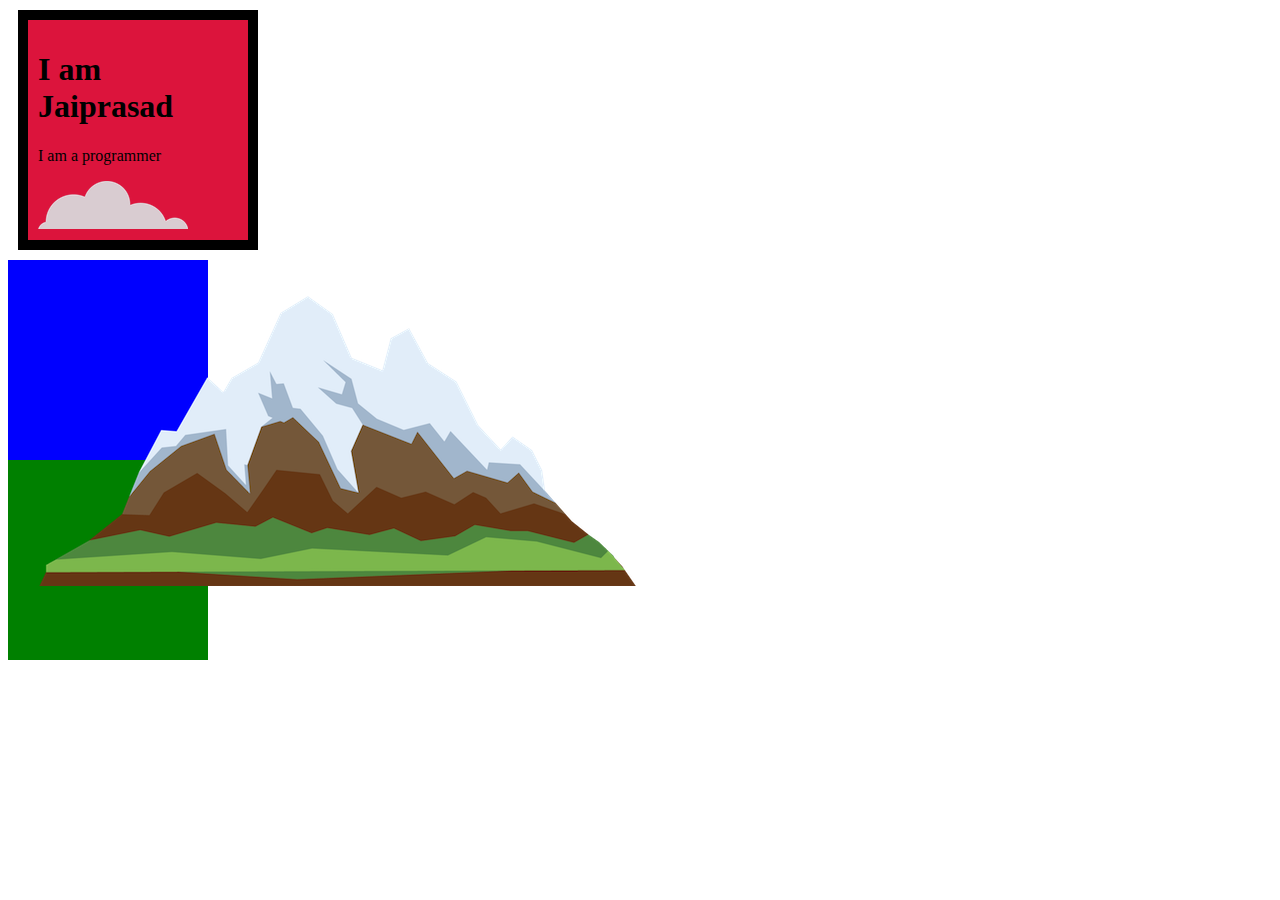
==== index.html @ 0461d427 "initial commit" ====
<html>
    <head>
        <title>Jaiprasad</title>
        <link rel="stylesheet" href="css/style.css">
    </head>
    <body>
        <div class="top-container">
            <h1>I am Jaiprasad</h1>
            <p>I am a programmer</p>
            <img src="images/cloud.png" alt="cloud.png">
            <img src="images/mountain.png" alt="mountain.png">    
        </div>
        <div class="middle-container">
        </div>
        <div class="bottom-container"></div>
    </body>
</html>
---- css/style.css ----
.top-container{
    background-color: crimson;
    width: 200px;
    height: 200px;
    padding: 10px;
    border: solid 10px;
    margin: 10px;

}

.middle-container{
    background-color: blue;
    width: 200px;
    height: 200px;
}

.bottom-container{
    background-color: green;
    width: 200px;
    height: 200px;
}

img {
    display: inline-block;
}
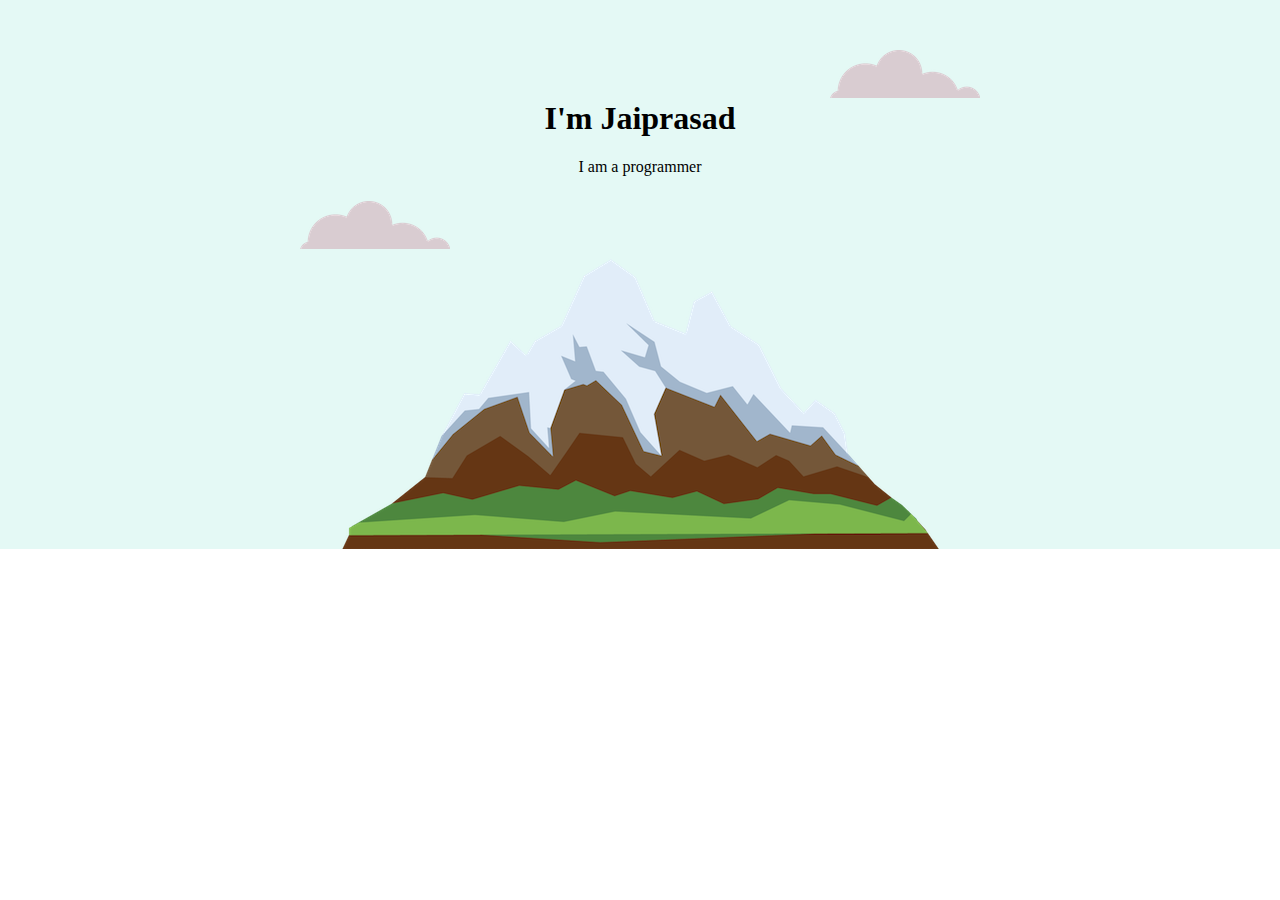
==== commit e5bf2f60: "centering elements with css using relative and absolute positioning" ====
--- a/index.html
+++ b/index.html
@@ -5,13 +5,11 @@
     </head>
     <body>
         <div class="top-container">
-            <h1>I am Jaiprasad</h1>
+            <img class="top-cloud" src="images/cloud.png" alt="cloud.png">
+            <h1>I'm Jaiprasad</h1>
             <p>I am a programmer</p>
-            <img src="images/cloud.png" alt="cloud.png">
+            <img class="bottom-cloud" src="images/cloud.png" alt="cloud.png">
             <img src="images/mountain.png" alt="mountain.png">    
         </div>
-        <div class="middle-container">
-        </div>
-        <div class="bottom-container"></div>
     </body>
 </html>--- a/css/style.css
+++ b/css/style.css
@@ -1,11 +1,14 @@
+body {
+    margin: 0;
+    text-align: center;
+}
+h1 {
+    margin-top: 0;
+}
 .top-container{
-    background-color: crimson;
-    width: 200px;
-    height: 200px;
-    padding: 10px;
-    border: solid 10px;
-    margin: 10px;
-
+    background-color: #E4F9F5;
+    position: relative;
+    padding-top: 100px;
 }
 
 .middle-container{
@@ -22,4 +25,17 @@
 
 img {
     display: inline-block;
-}+}
+
+
+.top-cloud {
+    position: absolute;
+    right: 300px;
+    top: 50px;
+}
+
+.bottom-cloud {
+    position: absolute;
+    left: 300px;
+    bottom: 300px;
+}
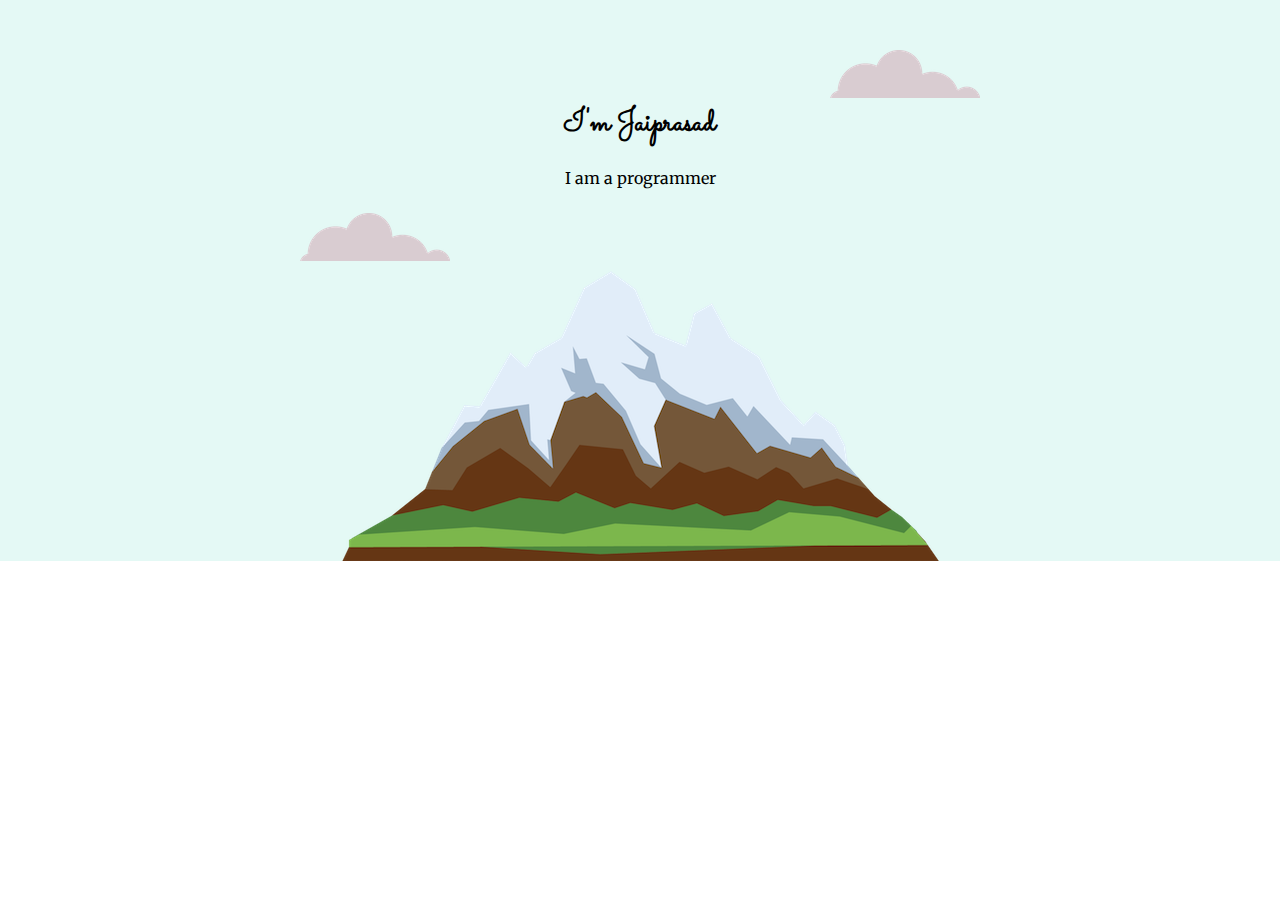
==== commit 510fcdf8: "Font Styling ( also embedding custom fonts into the website using google fonts)" ====
--- a/index.html
+++ b/index.html
@@ -2,6 +2,7 @@
     <head>
         <title>Jaiprasad</title>
         <link rel="stylesheet" href="css/style.css">
+        <link href="https://fonts.googleapis.com/css2?family=Merriweather:wght@300&family=Montserrat:wght@100&family=Sacramento&display=swap" rel="stylesheet">
     </head>
     <body>
         <div class="top-container">
--- a/css/style.css
+++ b/css/style.css
@@ -1,9 +1,20 @@
 body {
     margin: 0;
     text-align: center;
+    font-family: 'Merriweather', serif;
 }
 h1 {
     margin-top: 0;
+    font-family: 'Sacramento', cursive;
+}
+
+h2 {
+    font-family: 'Montserrat', sans-serif;
+}
+
+h3 {
+    font-family: 'Montserrat', sans-serif;
+
 }
 .top-container{
     background-color: #E4F9F5;
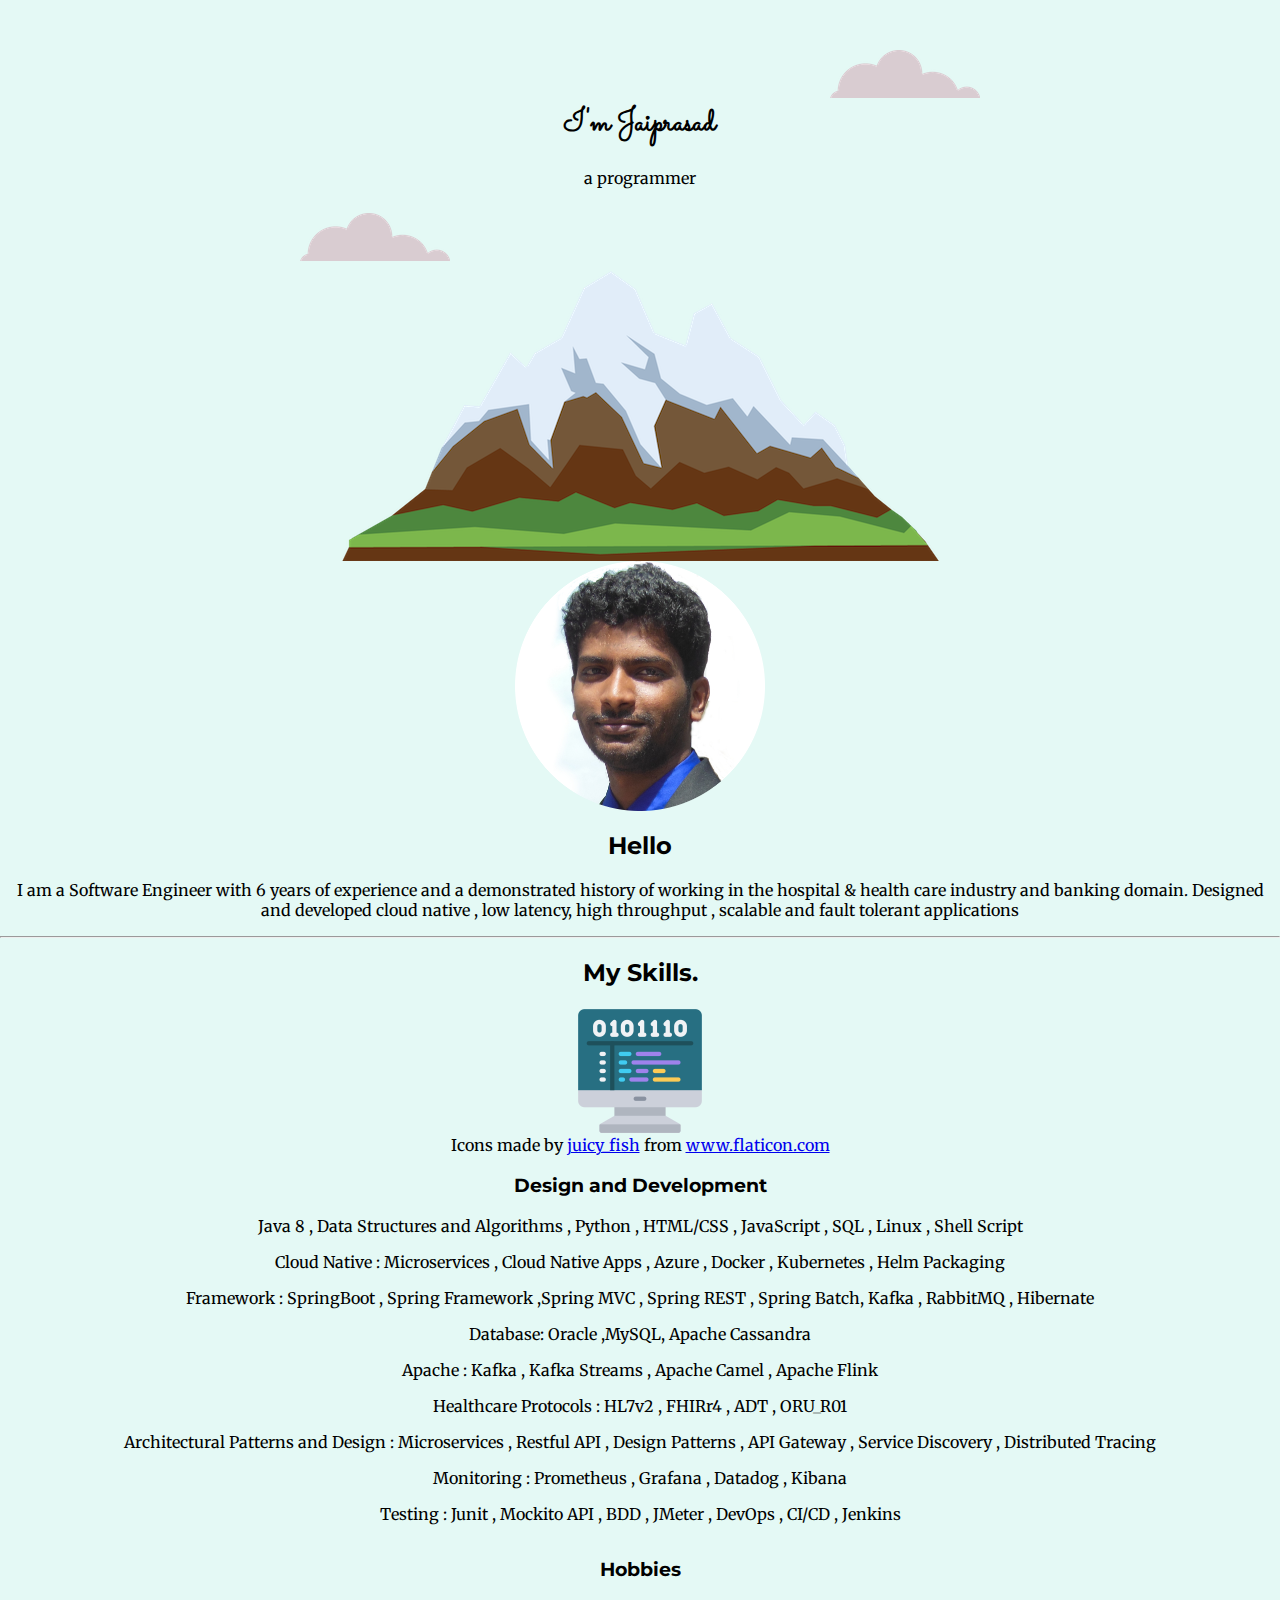
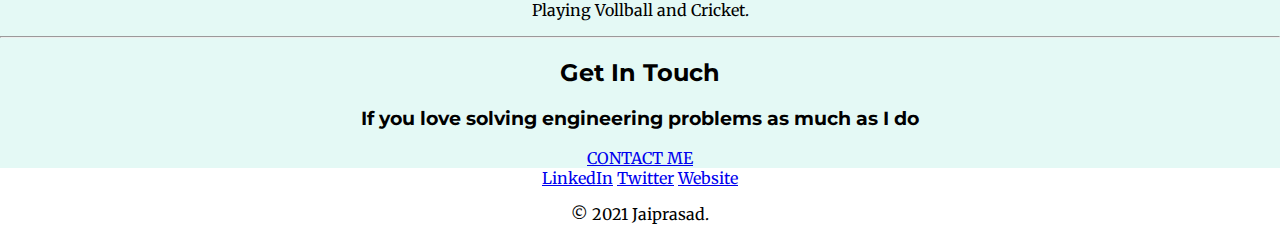
==== commit 8b0e6f33: "adding content to the site" ====
--- a/index.html
+++ b/index.html
@@ -8,9 +8,58 @@
         <div class="top-container">
             <img class="top-cloud" src="images/cloud.png" alt="cloud.png">
             <h1>I'm Jaiprasad</h1>
-            <p>I am a programmer</p>
+            <p>a <span>pro</span>grammer</p>
             <img class="bottom-cloud" src="images/cloud.png" alt="cloud.png">
             <img src="images/mountain.png" alt="mountain.png">    
         </div>
+        
+        <div class="middle-container">
+            <div class="profile">
+              <img src="images/DSCN0663-modified.png" width="250"alt="">
+              <h2>Hello</h2>
+              <p>I am a Software Engineer with 6 years of experience and a demonstrated history of working in the hospital & health care industry and banking domain.
+                Designed and developed cloud native , low latency, high throughput , scalable and fault tolerant applications</p>
+            </div>
+            <hr>
+            <div class="skills">
+              <h2>My Skills.</h2>
+              <div class="skill-row">
+                <img class="" src="images/binary-code (2).png" alt="">
+                <div>Icons made by <a href="https://www.flaticon.com/authors/juicy-fish" title="juicy_fish">juicy_fish</a> from <a href="https://www.flaticon.com/" title="Flaticon">www.flaticon.com</a></div>
+                <h3>Design and Development</h3>
+                <p>Java 8 , Data Structures and Algorithms , Python , HTML/CSS , JavaScript , SQL , Linux , Shell Script</p>
+                <p>Cloud Native : Microservices , Cloud Native Apps , Azure , Docker , Kubernetes , Helm Packaging</p>
+                <p>Framework : SpringBoot , Spring Framework ,Spring MVC , Spring REST , Spring Batch, Kafka , 
+                    RabbitMQ , Hibernate</p>
+                <p>Database: Oracle ,MySQL, Apache Cassandra</p>
+                <p>Apache : Kafka , Kafka Streams , Apache Camel , Apache Flink</p>
+                <p>Healthcare Protocols : HL7v2 , FHIRr4 , ADT , ORU_R01</p>    
+                <p>Architectural Patterns and Design : Microservices , Restful API , Design Patterns , API Gateway , Service Discovery , Distributed Tracing</p>
+                <p>Monitoring : Prometheus , Grafana , Datadog , Kibana</p>
+                <p>Testing : Junit , Mockito API , BDD , JMeter , DevOps , CI/CD , Jenkins</p>
+              </div>
+              <div class="skill-row">
+                <img class="" src="" alt="">
+                <h3>Hobbies</h3>
+                <p>Playing Vollball and Cricket.</p>
+              </div>
+            </div>
+            <hr>
+            <div class="contact-me">
+              <h2>Get In Touch</h2>
+              <h3>If you love solving engineering problems as much as I do</h3>
+              
+              <a class="btn" href="jaiprasad266@gmai.com">CONTACT ME</a>
+            </div>
+          </div>
+          
+          
+          <div class="bottom-container">
+            <a class="footer-link" href="https://www.linkedin.com/in/jaiprasads/">LinkedIn</a>
+            <a class="footer-link" href="https://twitter.com/">Twitter</a>
+            <a class="footer-link" href="https://www.appbrewery.co/">Website</a>
+            <p>© 2021 Jaiprasad.</p>
+          </div>
+          
     </body>
 </html>--- a/css/style.css
+++ b/css/style.css
@@ -23,15 +23,11 @@
 }
 
 .middle-container{
-    background-color: blue;
-    width: 200px;
-    height: 200px;
+    background-color: #E4F9F5;
 }
 
 .bottom-container{
-    background-color: green;
-    width: 200px;
-    height: 200px;
+
 }
 
 img {
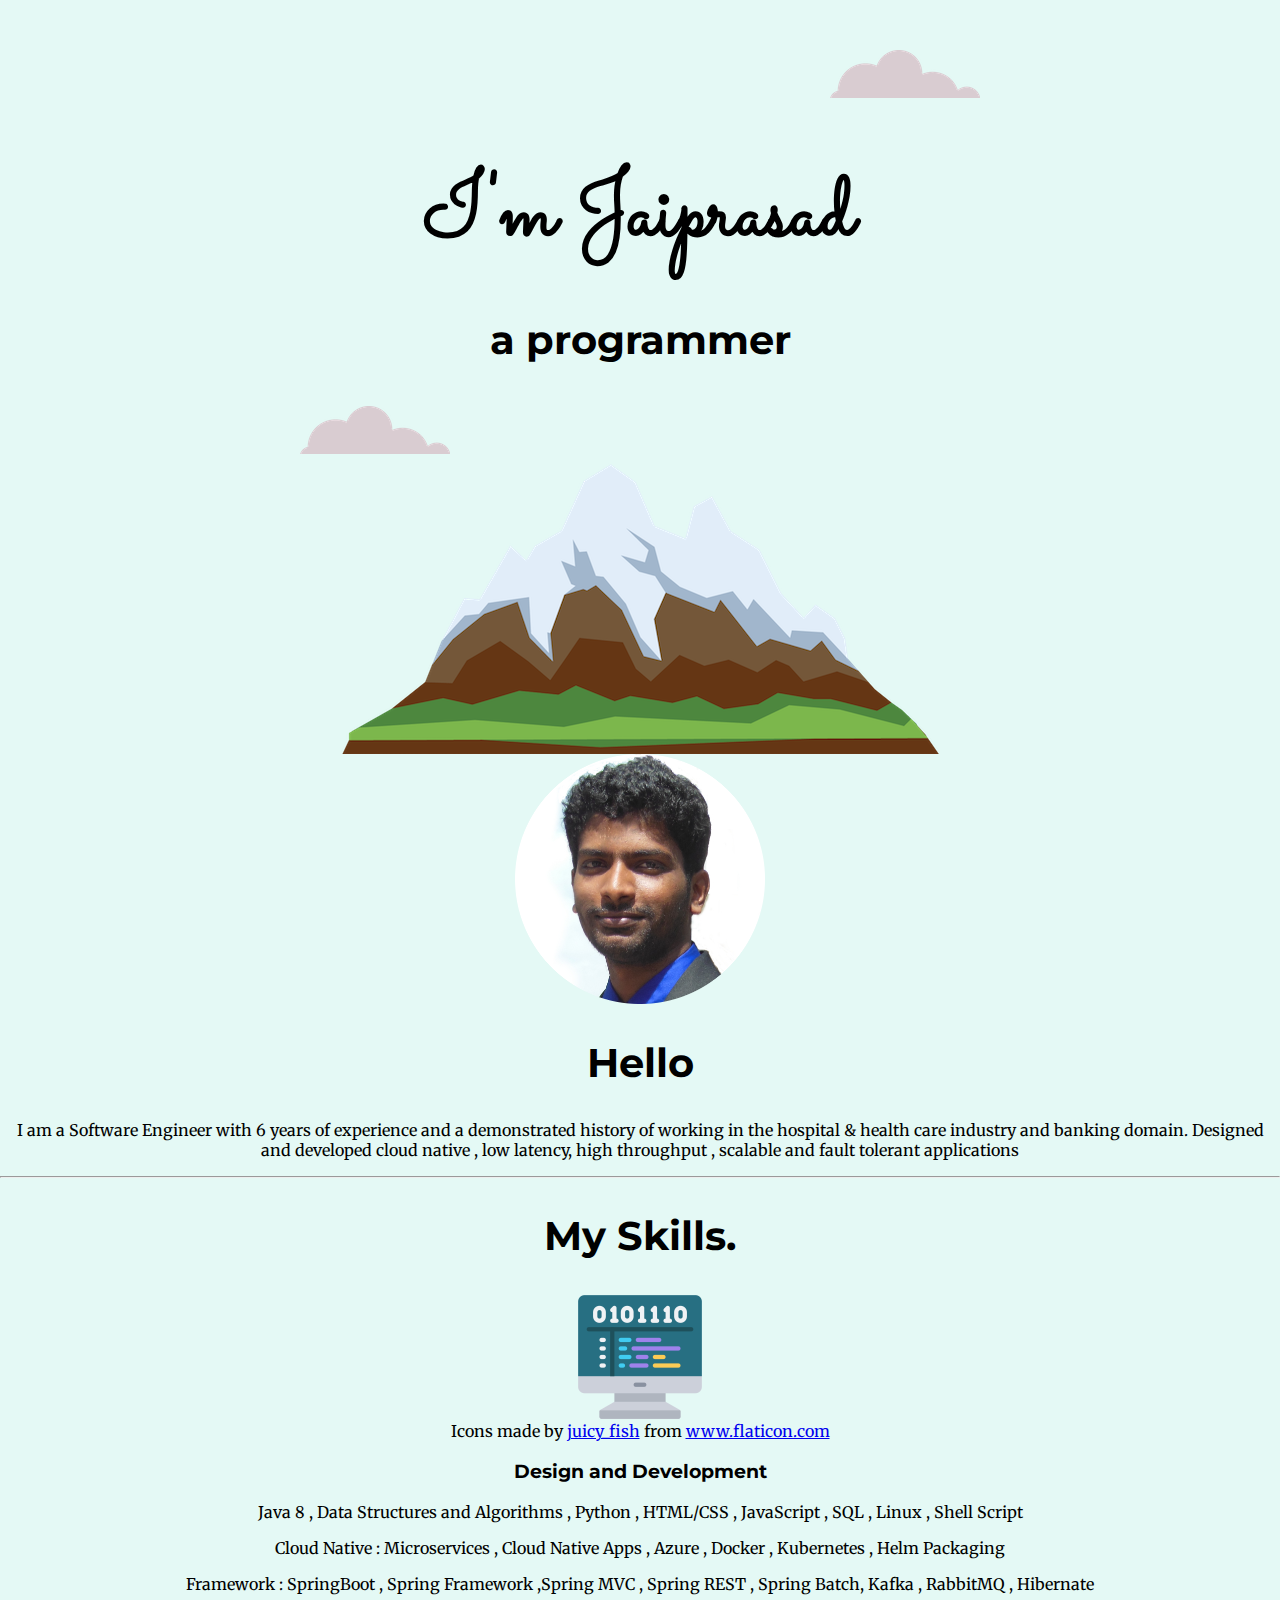
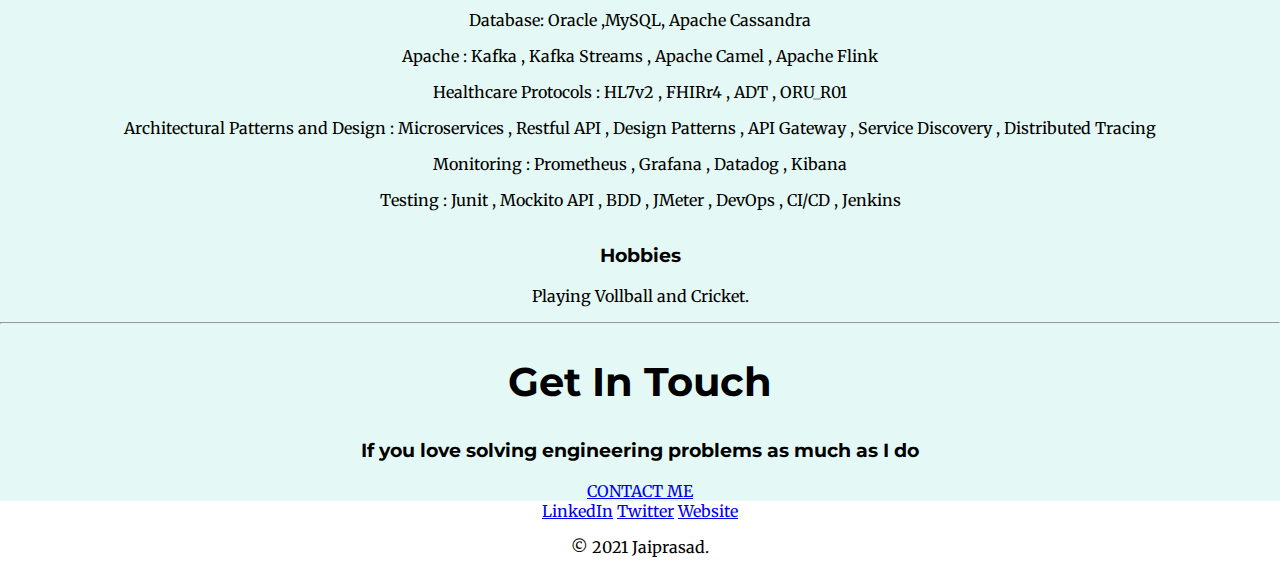
==== commit 0b5d940b: "CSS sizing using px,%,em,rem (dynamic sizing concept)" ====
--- a/index.html
+++ b/index.html
@@ -8,7 +8,7 @@
         <div class="top-container">
             <img class="top-cloud" src="images/cloud.png" alt="cloud.png">
             <h1>I'm Jaiprasad</h1>
-            <p>a <span>pro</span>grammer</p>
+            <h2>a programmer</h2>
             <img class="bottom-cloud" src="images/cloud.png" alt="cloud.png">
             <img src="images/mountain.png" alt="mountain.png">    
         </div>
--- a/css/style.css
+++ b/css/style.css
@@ -4,11 +4,13 @@
     font-family: 'Merriweather', serif;
 }
 h1 {
-    margin-top: 0;
+    font-size: 5.625rem;
+    margin: 50px auto 0 auto;
     font-family: 'Sacramento', cursive;
 }
 
 h2 {
+    font-size: 2.5rem;
     font-family: 'Montserrat', sans-serif;
 }
 
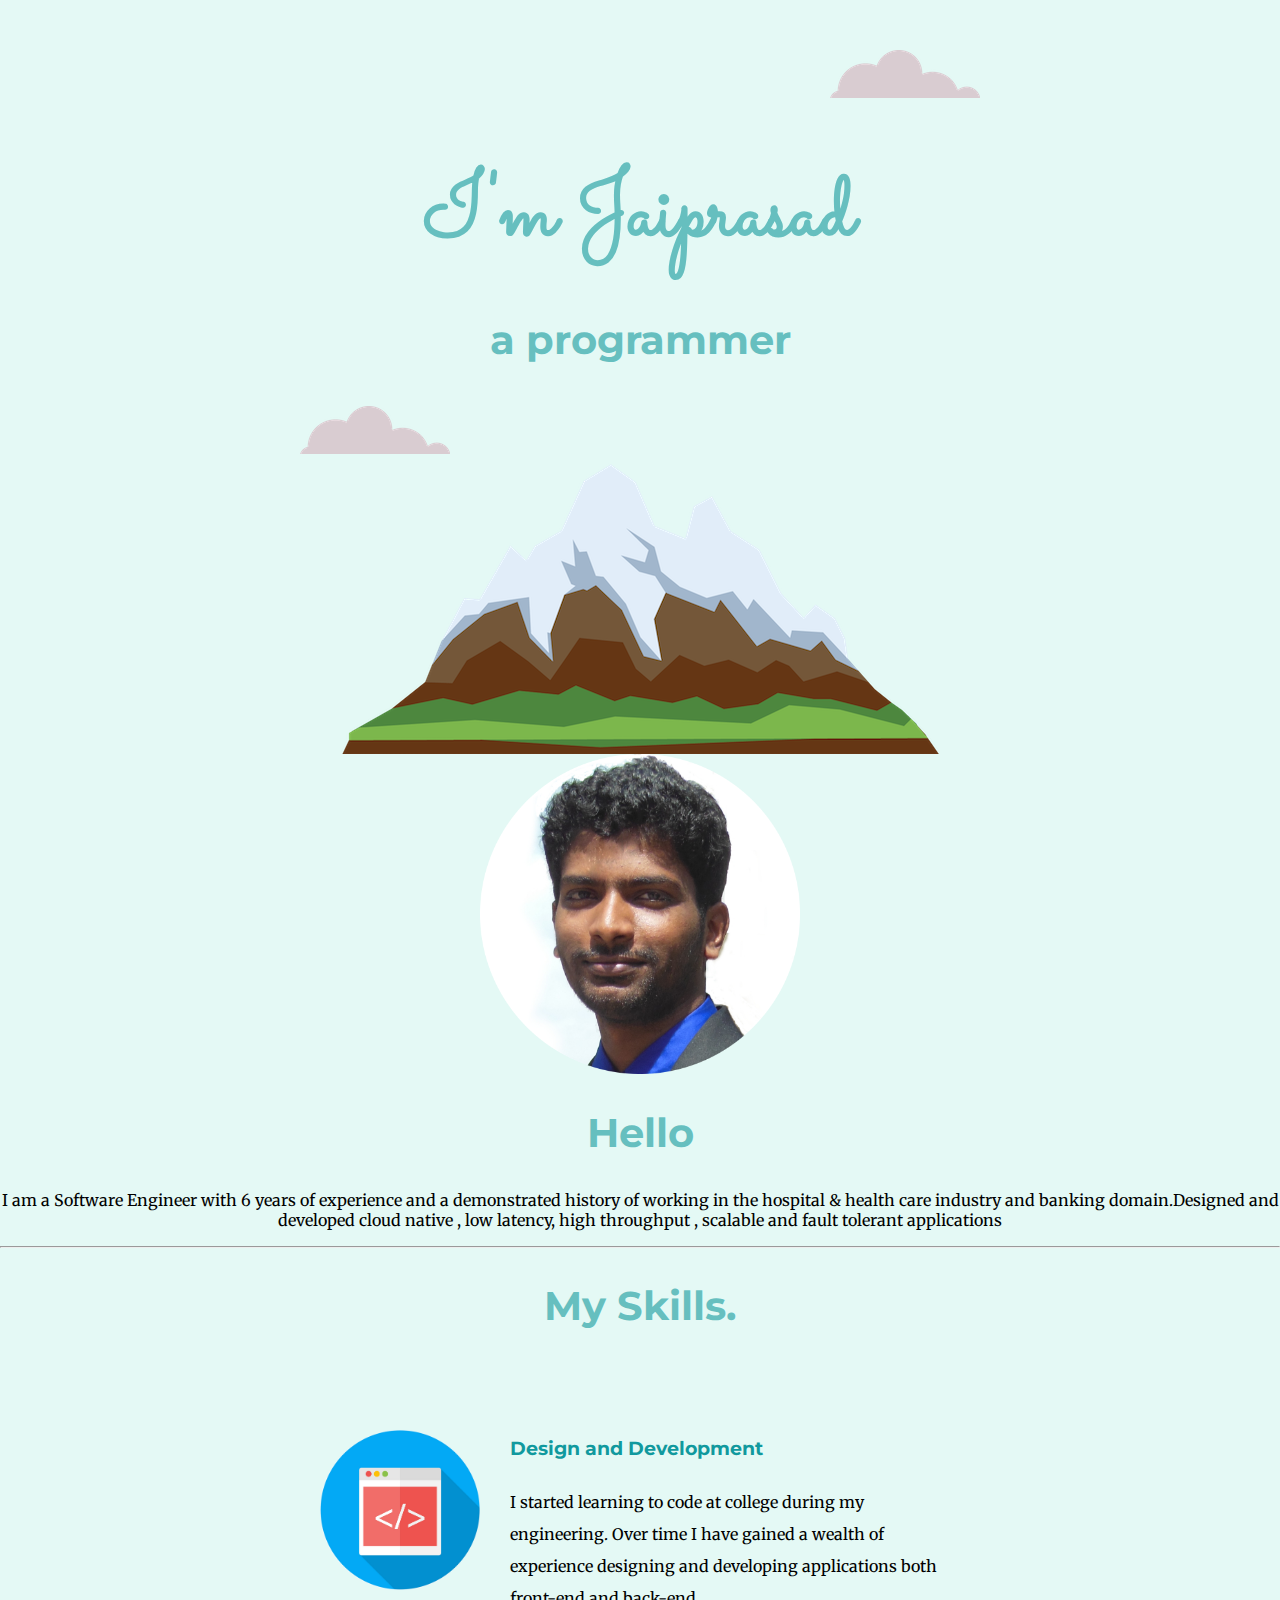
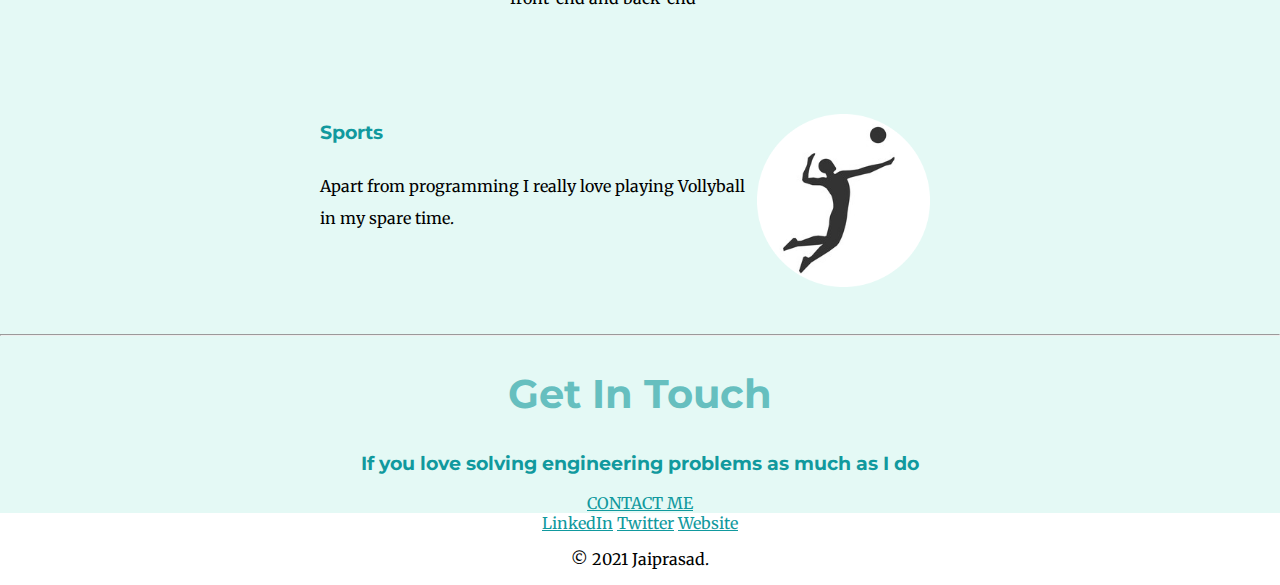
==== commit b7cbdf0a: "CSS float and clear" ====
--- a/index.html
+++ b/index.html
@@ -15,18 +15,21 @@
         
         <div class="middle-container">
             <div class="profile">
-              <img src="images/DSCN0663-modified.png" width="250"alt="">
+              <img class = "profile-img" src="images/DSCN0663-modified.png" alt="">
               <h2>Hello</h2>
-              <p>I am a Software Engineer with 6 years of experience and a demonstrated history of working in the hospital & health care industry and banking domain.
-                Designed and developed cloud native , low latency, high throughput , scalable and fault tolerant applications</p>
+              <p>I am a Software Engineer with 6 years of experience and a demonstrated history of working in the hospital & health care industry and banking domain.Designed and developed cloud native , low latency, high throughput , scalable and fault tolerant applications</p>
             </div>
             <hr>
             <div class="skills">
               <h2>My Skills.</h2>
               <div class="skill-row">
-                <img class="" src="images/binary-code (2).png" alt="">
+                <img class="code-img" src="images/coding-flat-circle-icon.png" alt="">
+                <!--
                 <div>Icons made by <a href="https://www.flaticon.com/authors/juicy-fish" title="juicy_fish">juicy_fish</a> from <a href="https://www.flaticon.com/" title="Flaticon">www.flaticon.com</a></div>
+                -->
                 <h3>Design and Development</h3>
+                <p>I started learning to code at college during my engineering. Over time I have gained a wealth of experience designing and developing applications both front-end and back-end</p>
+                <!--
                 <p>Java 8 , Data Structures and Algorithms , Python , HTML/CSS , JavaScript , SQL , Linux , Shell Script</p>
                 <p>Cloud Native : Microservices , Cloud Native Apps , Azure , Docker , Kubernetes , Helm Packaging</p>
                 <p>Framework : SpringBoot , Spring Framework ,Spring MVC , Spring REST , Spring Batch, Kafka , 
@@ -37,11 +40,13 @@
                 <p>Architectural Patterns and Design : Microservices , Restful API , Design Patterns , API Gateway , Service Discovery , Distributed Tracing</p>
                 <p>Monitoring : Prometheus , Grafana , Datadog , Kibana</p>
                 <p>Testing : Junit , Mockito API , BDD , JMeter , DevOps , CI/CD , Jenkins</p>
+                -->
               </div>
               <div class="skill-row">
-                <img class="" src="" alt="">
-                <h3>Hobbies</h3>
-                <p>Playing Vollball and Cricket.</p>
+                <img class="sport-img" src="images/cool-vector-icon-volleyball.png" alt="">
+                <!-- image address https://www.google.com/url?sa=i&url=https%3A%2F%2Fwww.shutterstock.com%2Fimage-vector%2Fcool-vector-icon-volleyball-players-black-401106805&psig=AOvVaw3wHGJ1xIWniQqnvixPxyzG&ust=1636208010291000&source=images&cd=vfe&ved=0CAwQjhxqFwoTCMizxIq0gfQCFQAAAAAdAAAAABAR -->
+                <h3>Sports</h3>
+                <p>Apart from programming I really love playing Vollyball in my spare time.</p>
               </div>
             </div>
             <hr>
--- a/css/style.css
+++ b/css/style.css
@@ -7,16 +7,23 @@
     font-size: 5.625rem;
     margin: 50px auto 0 auto;
     font-family: 'Sacramento', cursive;
+    color: #66BFBF;
 }
 
 h2 {
     font-size: 2.5rem;
     font-family: 'Montserrat', sans-serif;
+    color: #66BFBF;
 }
 
 h3 {
     font-family: 'Montserrat', sans-serif;
+    color: #11999E;
 
+}
+
+a {
+    color: #11999E;
 }
 .top-container{
     background-color: #E4F9F5;
@@ -48,3 +55,25 @@
     left: 300px;
     bottom: 300px;
 }
+
+.skill-row {
+    width: 50%;
+    margin: 100px auto 100px auto;
+    text-align: left;
+    line-height: 2;
+}
+
+.profile-img {
+    width: 25%;
+}
+.code-img {
+    width: 25%;
+    float: left;
+    margin-right: 30px;
+}
+
+.sport-img {
+    width: 27%;
+    float: right;
+    margin-right: 30px;
+}
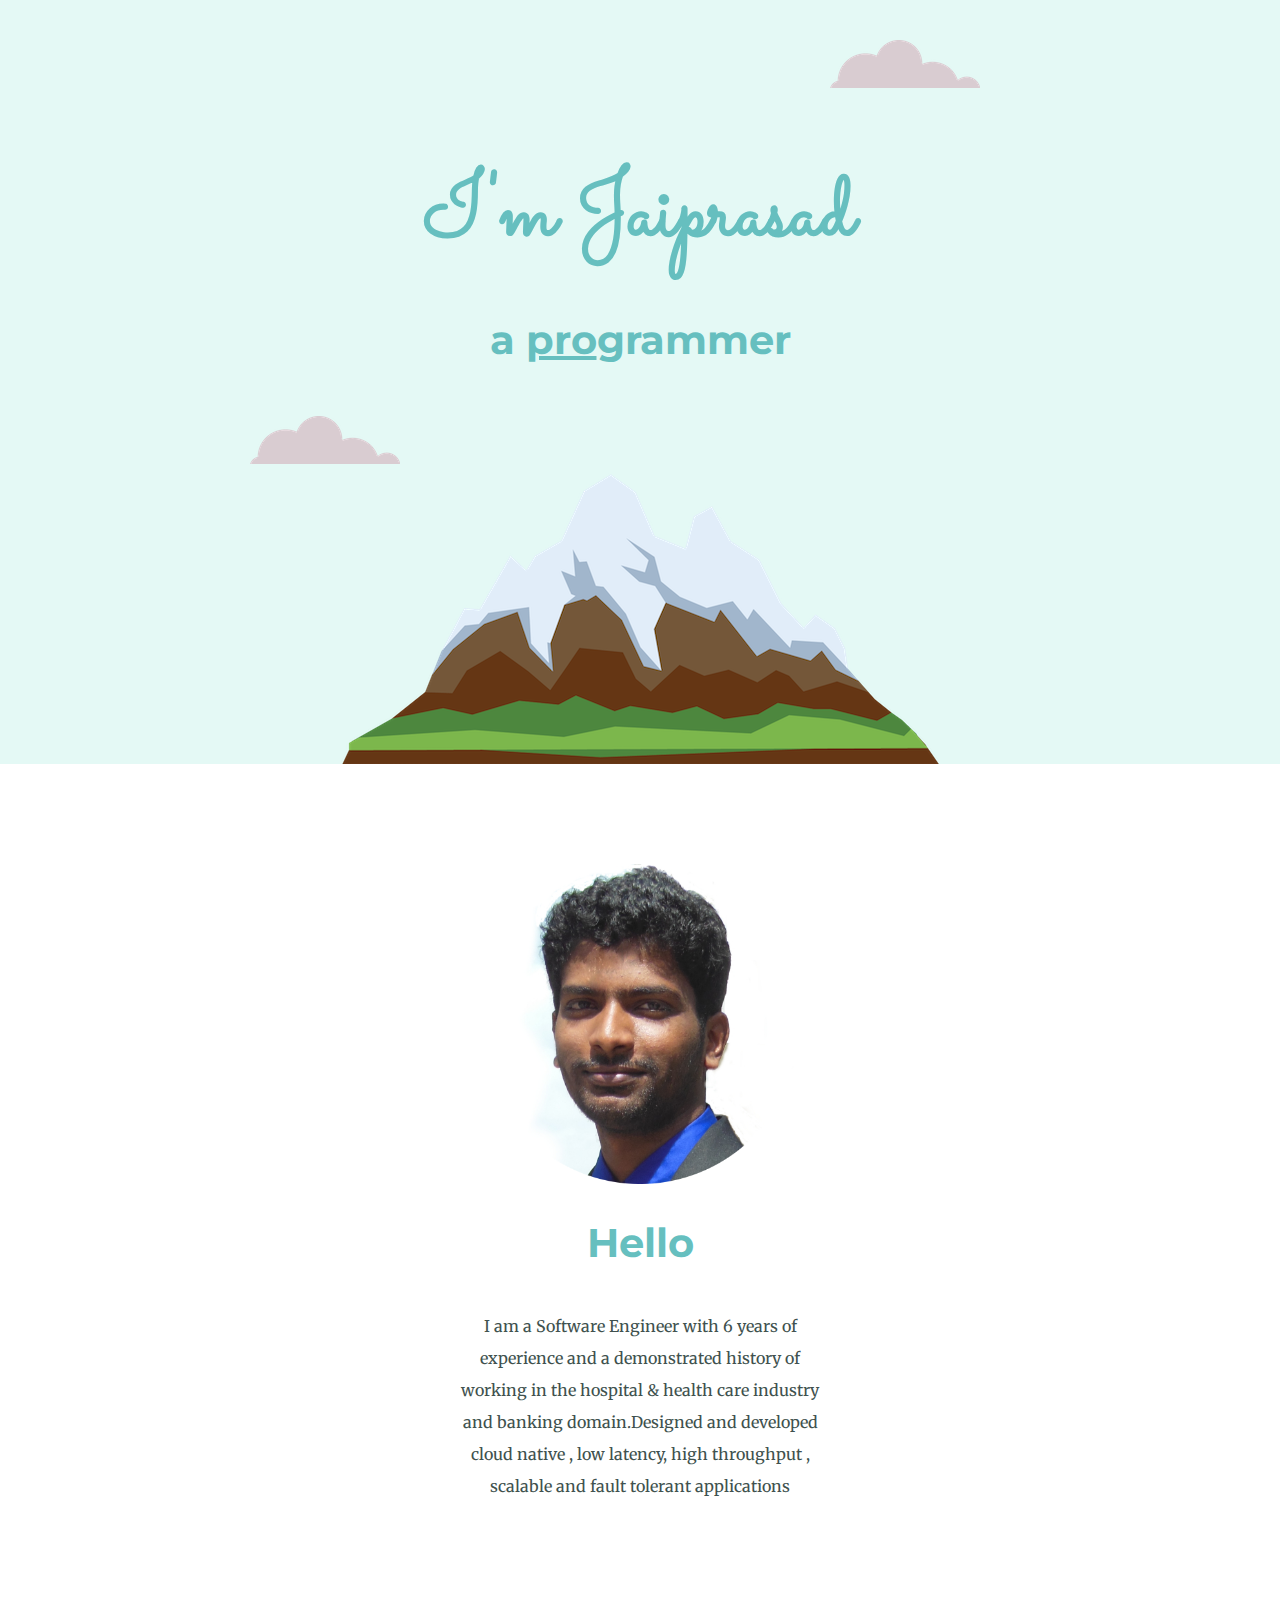
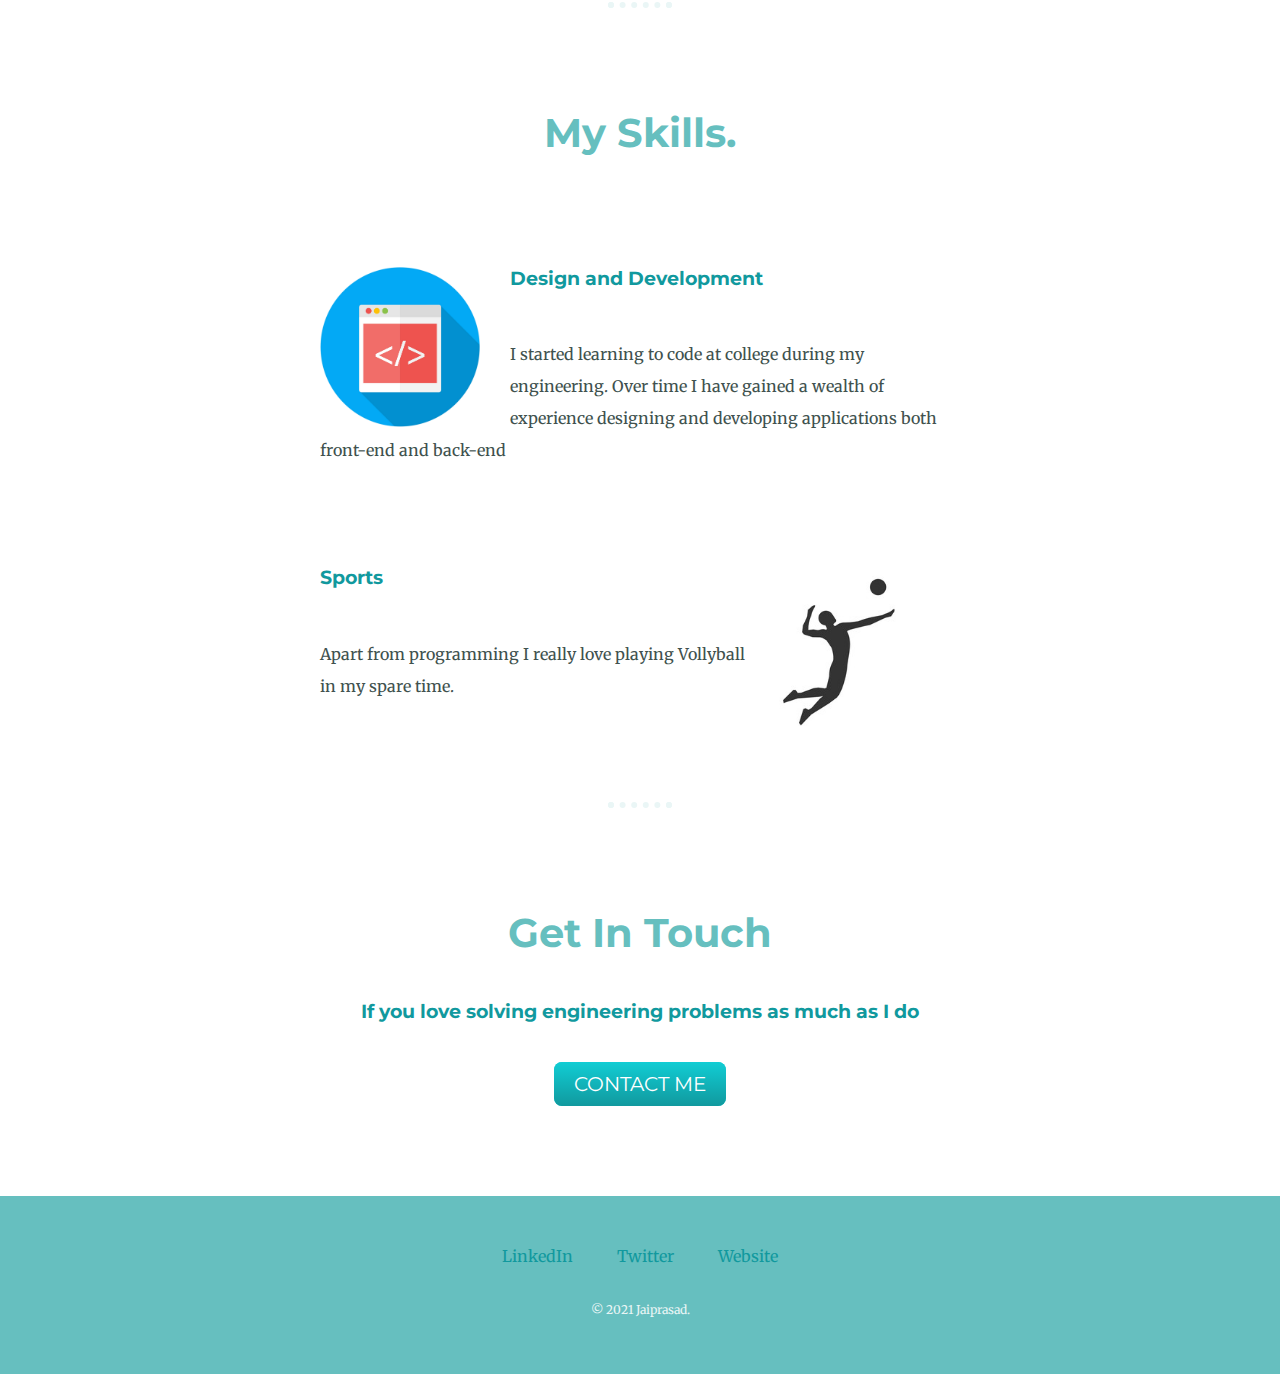
==== commit f153c38a: "styling the personal site" ====
--- a/index.html
+++ b/index.html
@@ -8,7 +8,7 @@
         <div class="top-container">
             <img class="top-cloud" src="images/cloud.png" alt="cloud.png">
             <h1>I'm Jaiprasad</h1>
-            <h2>a programmer</h2>
+            <h2>a <span class="pro">pro</span>grammer</h2>
             <img class="bottom-cloud" src="images/cloud.png" alt="cloud.png">
             <img src="images/mountain.png" alt="mountain.png">    
         </div>
@@ -17,7 +17,7 @@
             <div class="profile">
               <img class = "profile-img" src="images/DSCN0663-modified.png" alt="">
               <h2>Hello</h2>
-              <p>I am a Software Engineer with 6 years of experience and a demonstrated history of working in the hospital & health care industry and banking domain.Designed and developed cloud native , low latency, high throughput , scalable and fault tolerant applications</p>
+              <p class="intro">I am a Software Engineer with 6 years of experience and a demonstrated history of working in the hospital & health care industry and banking domain.Designed and developed cloud native , low latency, high throughput , scalable and fault tolerant applications</p>
             </div>
             <hr>
             <div class="skills">
@@ -54,7 +54,7 @@
               <h2>Get In Touch</h2>
               <h3>If you love solving engineering problems as much as I do</h3>
               
-              <a class="btn" href="jaiprasad266@gmai.com">CONTACT ME</a>
+              <a class="btn" href="jaiprasad266@gmail.com">CONTACT ME</a>
             </div>
           </div>
           
@@ -63,7 +63,7 @@
             <a class="footer-link" href="https://www.linkedin.com/in/jaiprasads/">LinkedIn</a>
             <a class="footer-link" href="https://twitter.com/">Twitter</a>
             <a class="footer-link" href="https://www.appbrewery.co/">Website</a>
-            <p>© 2021 Jaiprasad.</p>
+            <p class="copyright">© 2021 Jaiprasad.</p>
           </div>
           
     </body>
--- a/css/style.css
+++ b/css/style.css
@@ -1,4 +1,5 @@
 body {
+    color: #40514E;
     margin: 0;
     text-align: center;
     font-family: 'Merriweather', serif;
@@ -14,16 +15,32 @@
     font-size: 2.5rem;
     font-family: 'Montserrat', sans-serif;
     color: #66BFBF;
+    padding-bottom: 10px;
 }
 
 h3 {
     font-family: 'Montserrat', sans-serif;
     color: #11999E;
-
+    padding-bottom: 30px;
 }
 
+p {
+    line-height: 2;
+}
 a {
     color: #11999E;
+    margin: 10px 20px;
+    text-decoration: none;
+}
+
+a:hover {
+    color: #EAF6F6;
+}
+
+.copyright {
+    color: #EAF6F6;
+    font-size: 0.75rem;
+    padding: 20px 0;
 }
 .top-container{
     background-color: #E4F9F5;
@@ -32,27 +49,35 @@
 }
 
 .middle-container{
-    background-color: #E4F9F5;
+    margin: 100px 0;
 }
 
 .bottom-container{
-
+    background-color: #66BFBF;
+    padding: 50px 0 20px;
 }
 
 img {
     display: inline-block;
 }
 
+hr {
+    border: dotted #EAF6F6 6px;
+    border-bottom: none;
+    width: 4%;
+    margin : 100px auto 100px auto;
+}
+
 
 .top-cloud {
     position: absolute;
     right: 300px;
-    top: 50px;
+    top: 40px;
 }
 
 .bottom-cloud {
     position: absolute;
-    left: 300px;
+    left: 250px;
     bottom: 300px;
 }
 
@@ -60,7 +85,15 @@
     width: 50%;
     margin: 100px auto 100px auto;
     text-align: left;
-    line-height: 2;
+}
+
+.pro {
+    text-decoration: underline;
+}
+
+.intro {
+    width: 30%;
+    margin: auto;
 }
 
 .profile-img {
@@ -77,3 +110,30 @@
     float: right;
     margin-right: 30px;
 }
+
+.btn {
+    background: #11cdd4;
+    background-image: -webkit-linear-gradient(top, #11cdd4, #11999e);
+    background-image: -moz-linear-gradient(top, #11cdd4, #11999e);
+    background-image: -ms-linear-gradient(top, #11cdd4, #11999e);
+    background-image: -o-linear-gradient(top, #11cdd4, #11999e);
+    background-image: linear-gradient(to bottom, #11cdd4, #11999e);
+    -webkit-border-radius: 8;
+    -moz-border-radius: 8;
+    border-radius: 8px;
+    font-family: 'Montserrat', sans-serif;
+    color: #ffffff;
+    font-size: 20px;
+    padding: 10px 20px 10px 20px;
+    text-decoration: none;
+  }
+  
+  .btn:hover {
+    background: #30e3cb;
+    background-image: -webkit-linear-gradient(top, #30e3cb, #2bc4ad);
+    background-image: -moz-linear-gradient(top, #30e3cb, #2bc4ad);
+    background-image: -ms-linear-gradient(top, #30e3cb, #2bc4ad);
+    background-image: -o-linear-gradient(top, #30e3cb, #2bc4ad);
+    background-image: linear-gradient(to bottom, #30e3cb, #2bc4ad);
+    text-decoration: none;
+  }